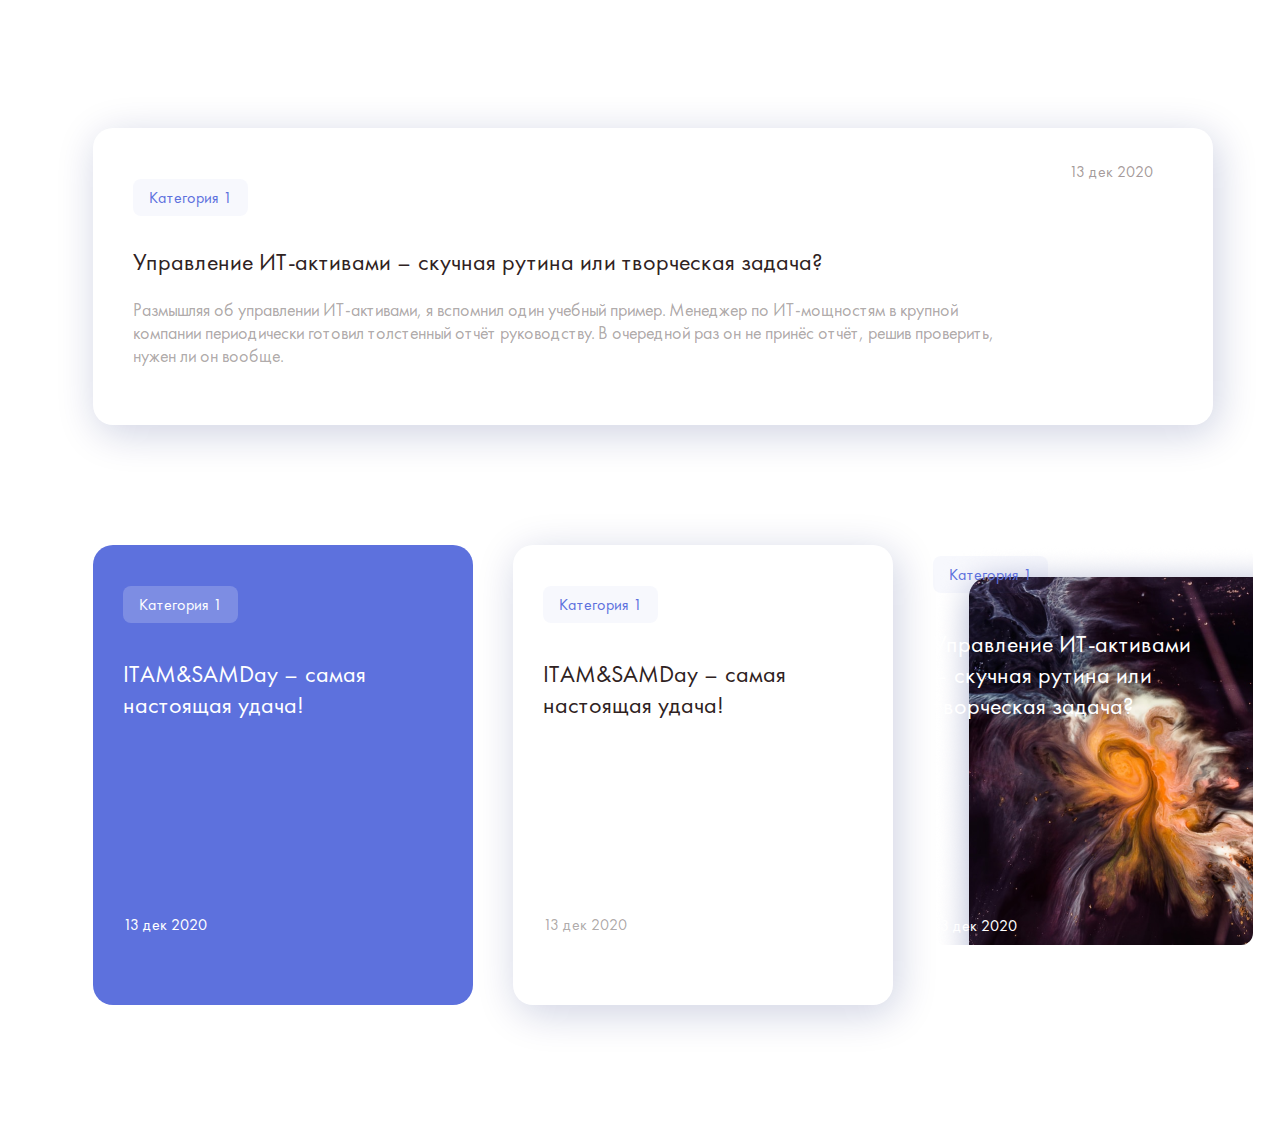
==== index.html @ 9d0c2426 "init" ====
<!DOCTYPE html>
<html lang="ru">
<head>
    <link rel="stylesheet" href="./css/style.css">
    <link rel="stylesheet" href="./fonts/FuturaPT-Bold.ttf">
    <link rel="stylesheet" href="./fonts/FuturaPT-Book.ttf">
    <meta charset="UTF-8">
    <meta http-equiv="X-UA-Compatible" content="IE=edge">
    <meta name="viewport" content="width=device-width, initial-scale-1.0">
    <title>Figma</title>
</head>
<body>
    <section class="ui">
        <div class="cat1">
            <h1 class="cat">Категория 1</h1>
            <h2 class="question">Управление ИТ-активами – скучная рутина или творческая задача?</h2>
            <p>Размышляя об управлении ИТ-активами, я вспомнил один учебный пример. Менеджер по ИТ-мощностям в крупной компании периодически готовил толстенный отчёт руководству. В очередной раз он не принёс отчёт, решив проверить, нужен ли он вообще. </p>
            <h2 class="data">13 дек 2020</h2>
        </div>
    <div class="cards">
        <div class="card">
            <h1 class="catspec">Категория 1</h1>
            <p>ITAM&SAMDay – самая настоящая удача!</p>
            <h3>13 дек 2020</h3>                
        </div>        
        <div class="card2">
            <h1 class="cat">Категория 1</h1>
            <p>ITAM&SAMDay – самая настоящая удача!</p>
            <h3>13 дек 2020</h3>                
        </div>       
        <div class="cardspec">
            <h1 class="cat">Категория 1</h1>
            <p>Управление ИТ-активами – скучная рутина или творческая задача?</p>
            <h3>13 дек 2020</h3>                
        </div>
    </div>
            
      
    </section>
---- css/style.css ----
.cat1 {
    border-radius: 20px;
    background: #FFF;
    box-shadow: 4px 8px 40px 0px rgba(8, 24, 111, 0.20);
    width: 1040px;
    flex-shrink: 0;
    padding: 40px 40px;
    position: relative;
}
.cat1 p {
    font-family: none;
}
.ui {
    padding: 120px 85px;
}
.cat {
    color: #5D71DD;
    font-size: 16px;
    font-weight: 400;
    padding-left: 40px;
    padding-top: 40px;
    display: inline-flex;
    padding: 8px 16px;
    justify-content: center;
    align-items: center;
    gap: 10px;
    border-radius: 8px;
    background: rgba(93, 113, 221, 0.05);
}

body {
    font-family: FuturaPT-Book;
}
.cards {
    padding-top: 120px;
    display: flex;
    gap: 40px;
}
.card p {
    max-width: 260px;
    padding-bottom: 170px;
    color: #FFF;
    font-size: 24px;
    font-weight: 400;
}
.cardspec p {
    max-width: 260px;
}
.card2 p {
    max-width: 260px;
}
.card {
    border-radius: 20px;
    background: #5D71DD;
    width: 320px;
    height: 400px;
    flex-shrink: 0;
    padding: 30px 30px;
}
.catspec {
    color: #FFF;
    font-size: 16px;
    font-weight: 400;
    padding-left: 40px;
    padding-top: 40px;
    display: inline-flex;
    padding: 8px 16px;
    justify-content: center;
    align-items: center;
    gap: 10px;
    border-radius: 8px;
    background: rgba(255, 255, 255, 0.20);
}
.data {
    color: rgba(119, 103, 103, 0.664);
    font-size: 16px;
    font-weight: 400;
    position: absolute;
    top: 20px;
    right: 60px;
}
.question {
    color: #2F2222;
    font-size: 24px;
    font-weight: 400;
    font-family: FuturaPT-Book;
}
.cat1 p {
    color: rgba(47, 34, 34, 0.40);
    font-size: 18px;
    font-weight: 400;
    font-family: FuturaPT-Book;
    display: flex;
    width: 880px;
    height: 70px;
    flex-direction: column;
    justify-content: center;
    flex-shrink: 0;
}
.card h3 {
    color: #FFF;
    text-align: left;
    font-size: 16px;
    font-weight: 400;
}
.card2 p {
    color: #2F2222;
    font-size: 24px;
    font-weight: 400;
    padding-bottom: 170px;
    max-width: 260px;
    min-width: 260px;
}
.card2 {
    border-radius: 20px;
    background: #FFF;
    box-shadow: 4px 8px 40px 0px rgba(8, 24, 111, 0.20);
    padding: 30px 30px;
    width: 320px;
    height: 400px;
    flex-shrink: 0;
}
.card2 h3 {
    color: rgba(47, 34, 34, 0.40);
    text-align: left;
    font-size: 16px;
    font-weight: 400;
}
.cardspec {
    background-image: url(../img/background.png);
    background-repeat: no-repeat;
    background-position: left 10px top 0px right 10px;
    border-radius: 12px;
    width: 320px;
    height: 400px;
    flex-shrink: 0;
}
.cardspec p {
    color: #FFF;
    font-family: FuturaPT-Book;
    font-size: 24px;
    font-weight: 400;
    padding-bottom: 170px;
}
.cardspec h3 {
    color: #FFF;
    text-align: left;
    font-size: 16px;
    font-weight: 400;
}
@font-face {
    font-family: FuturaPT-Bold;
    src: url(../fonts/FuturaPT-Bold.ttf);
}
@font-face {
    font-family: FuturaPT-Book;
    src: url(../fonts/FuturaPT-Book.ttf);
}
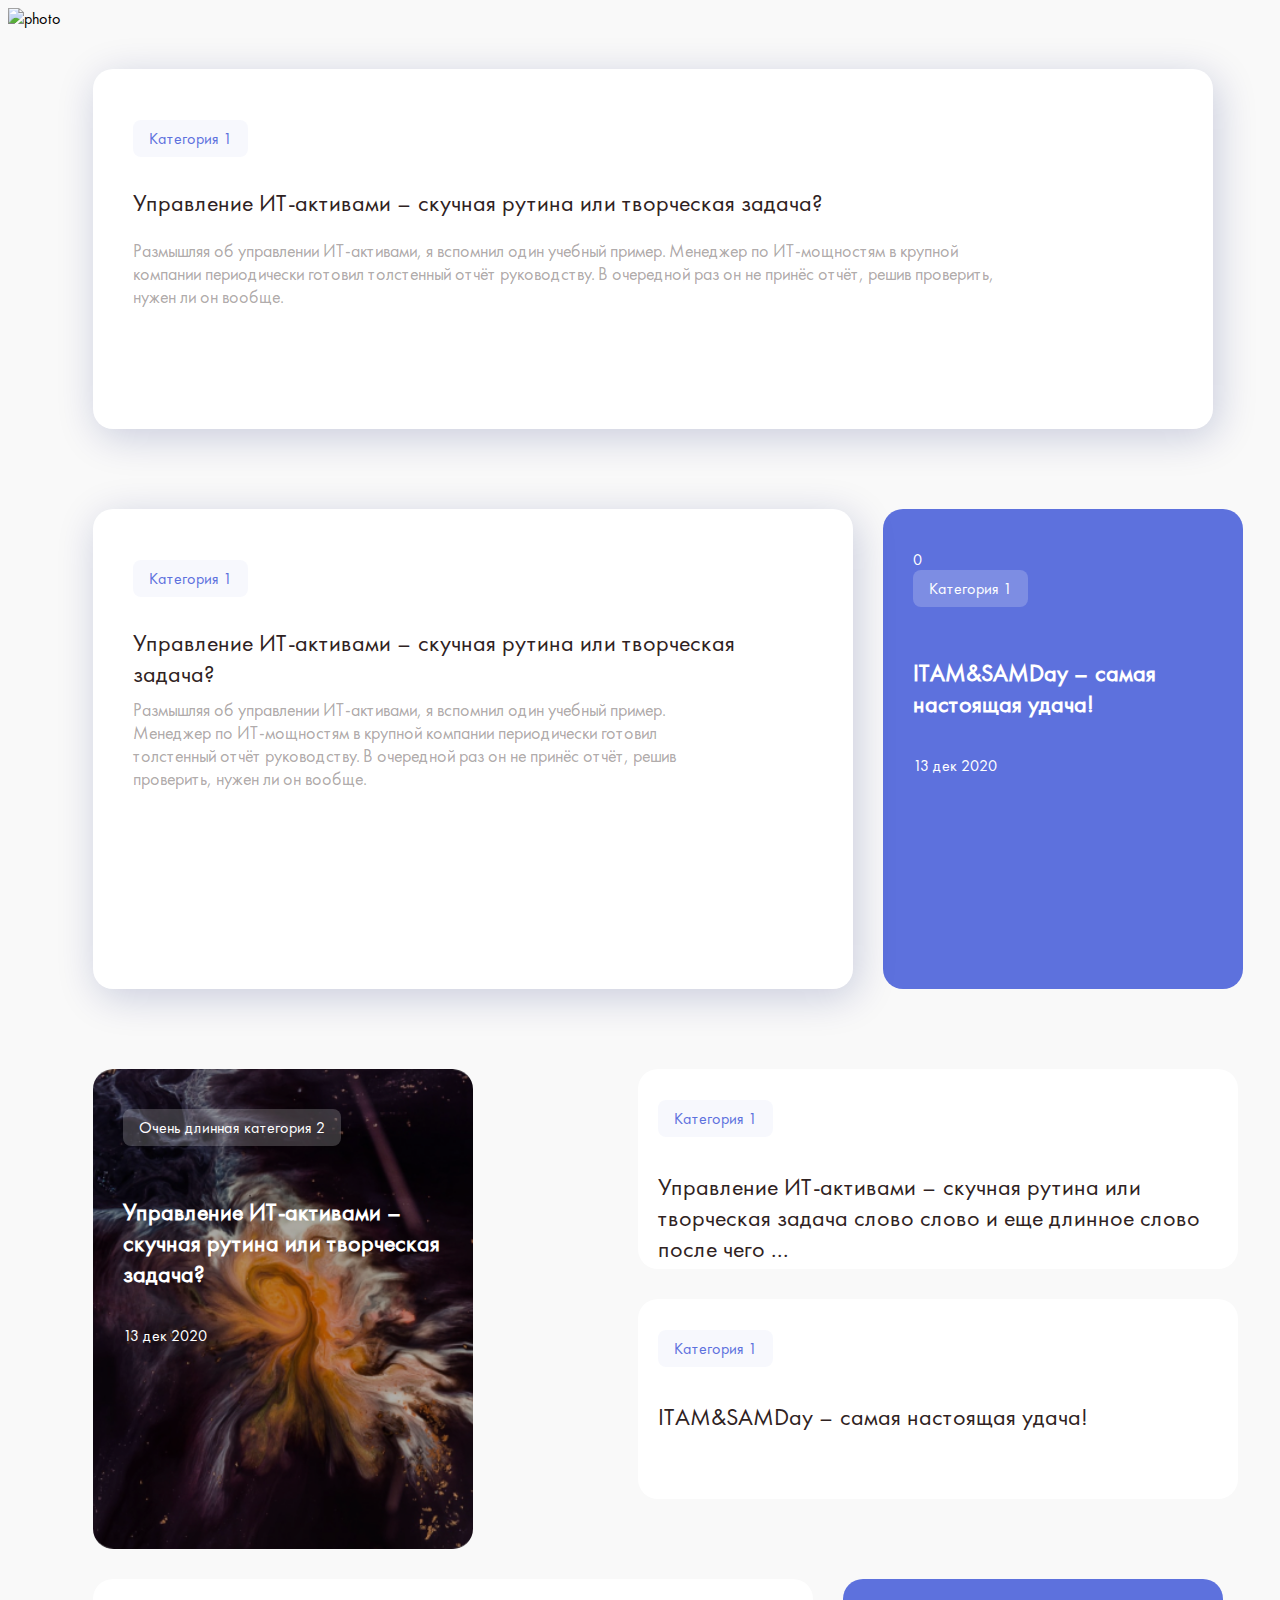
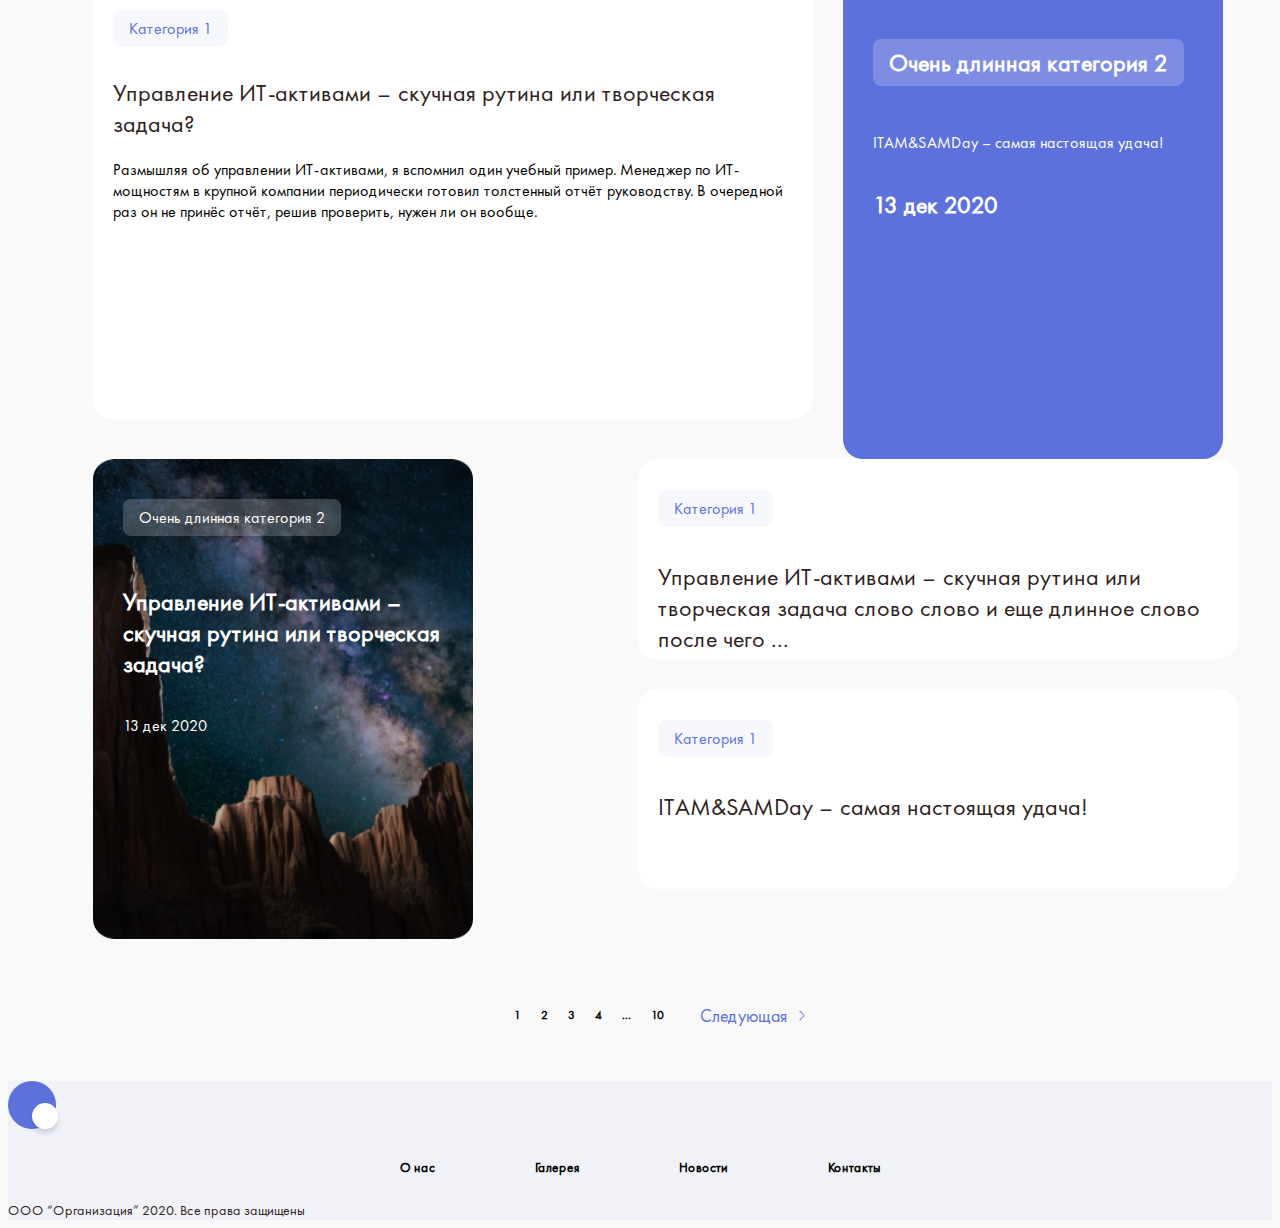
==== commit b894826f: "adap" ====
--- a/index.html
+++ b/index.html
@@ -1,5 +1,6 @@
 <!DOCTYPE html>
 <html lang="ru">
+
 <head>
     <link rel="stylesheet" href="./css/style.css">
     <link rel="stylesheet" href="./fonts/FuturaPT-Bold.ttf">
@@ -10,30 +11,160 @@
     <title>Figma</title>
 </head>
 <body>
-    <section class="ui">
-        <div class="cat1">
-            <h1 class="cat">Категория 1</h1>
-            <h2 class="question">Управление ИТ-активами – скучная рутина или творческая задача?</h2>
-            <p>Размышляя об управлении ИТ-активами, я вспомнил один учебный пример. Менеджер по ИТ-мощностям в крупной компании периодически готовил толстенный отчёт руководству. В очередной раз он не принёс отчёт, решив проверить, нужен ли он вообще. </p>
-            <h2 class="data">13 дек 2020</h2>
+    <section class="nav_main">
+        <div class="nav">
+            <img src="./img/Logo.svg" alt="Logo" class="logo">
         </div>
-    <div class="cards">
-        <div class="card">
-            <h1 class="catspec">Категория 1</h1>
-            <p>ITAM&SAMDay – самая настоящая удача!</p>
-            <h3>13 дек 2020</h3>                
-        </div>        
-        <div class="card2">
-            <h1 class="cat">Категория 1</h1>
-            <p>ITAM&SAMDay – самая настоящая удача!</p>
-            <h3>13 дек 2020</h3>                
-        </div>       
-        <div class="cardspec">
-            <h1 class="cat">Категория 1</h1>
-            <p>Управление ИТ-активами – скучная рутина или творческая задача?</p>
-            <h3>13 дек 2020</h3>                
+        <div class="contact">
+            <ul class="navi">
+                <li><a href="/" class="other">Главная</a></li>
+                <li><a href="/" class="other">О нас</a></li>
+                <li><a href="./contact.html" class="other">Контакты</a></li>
+                <li><a href="./search.html" class="other">Поиск</a></li>
+                <li><a href="#" class="num">
+                    <img src="./img/phone-call 1.svg" alt="phonecallpic">
+                    +7 (987) 887-87</a></li>
+            </ul>
         </div>
-    </div>
-            
-      
-    </section>+    </section>
+    <img src="./img/Rectangle 11.jpg" alt="photo" class="compv">
+    <section class="flex_main">
+        <div>
+            <section class="main">
+                <div class="cat1">
+                    <h1 class="cat">Категория 1</h1>
+                    <h2 class="question">
+                      Управление ИТ-активами – скучная рутина или творческая задача?
+                    </h2>
+                    <p>
+                      Размышляя об управлении ИТ-активами, я вспомнил один учебный пример.
+                      Менеджер по ИТ-мощностям в крупной компании периодически готовил
+                      толстенный отчёт руководству. В очередной раз он не принёс отчёт,
+                      решив проверить, нужен ли он вообще.
+                    </p>
+                    <h2 class="data">13 дек 2020</h2>
+                </div>
+            </section>
+            <section class="new">
+                <div class="new_cat">
+                    <div class="cat2">
+                        <h1 class="cat">Категория 1</h1>
+                        <h2 class="question">
+                          Управление ИТ-активами – скучная рутина или творческая задача?
+                        </h2>
+                        <p>
+                          Размышляя об управлении ИТ-активами, я вспомнил один учебный пример.
+                          Менеджер по ИТ-мощностям в крупной компании периодически готовил
+                          толстенный отчёт руководству. В очередной раз он не принёс отчёт,
+                          решив проверить, нужен ли он вообще.
+                        </p>
+                        <h2 class="data">13 дек 2020</h2>
+                      </div>
+                      <div class="card card-1">0
+                        <span class="category">Категория 1</span>
+                        <h2>ITAM&SAMDay – самая настоящая удача!</h2>
+                        <p class="card__date">13 дек 2020</p>
+                      </div>
+                  </div>
+            </section>
+            <section class="sec_card">
+                <div class="card card-3">
+                    <span class="category">Очень длинная категория 2</span>
+                    <h2>Управление ИТ-активами – скучная рутина или творческая задача?</h2>
+                    <p class="card__date">13 дек 2020</p>
+                    <img src="./img/background2.jpg" alt="background" />
+                </div>
+                  <div class="card_extr1">
+                    <h1 class="cat">Категория 1</h1>
+                    <p>Управление ИТ-активами – скучная рутина или творческая задача слово слово и еще длинное слово после чего ...</p>
+                    <h2 class="data">13 дек 2020</h2>
+                </div>
+                <div class="card_extr2">
+                    <h1 class="cat">Категория 1</h1>
+                    <p>ITAM&SAMDay – самая настоящая удача!</p>
+                    <h2 class="data">13 дек 2020</h2>
+                </div>    
+            </section>
+            <section class="new_screen">
+                <div class="cat3">
+                    <h1 class="cat">Категория 1</h1>
+                    <h2 class="question">
+                        Управление ИТ-активами – скучная рутина или творческая задача?
+                    </h2>
+                    <p>Размышляя об управлении ИТ-активами, я вспомнил один учебный пример. Менеджер по ИТ-мощностям в крупной компании периодически готовил толстенный отчёт руководству. В очередной раз он не принёс отчёт, решив проверить, нужен ли он вообще. </p>
+                    <h2 class="data">13 дек 2020</h2>
+                </div>
+                <div class="card_new">
+                    <h2 class="long_cat">Очень длинная категория 2</h2>
+                    <p>ITAM&SAMDay – самая настоящая удача!</p>
+                    <h2 class="date_1">13 дек 2020</h2>
+                </div>
+            </section>
+            <section class="sec_card">
+                <div class="card card-3">
+                    <span class="category">Очень длинная категория 2</span>
+                    <h2>Управление ИТ-активами – скучная рутина или творческая задача?</h2>
+                    <p class="card__date">13 дек 2020</p>
+                    <img src="./img/new_back.png" alt="background" />
+                </div>
+                <div class="card_extr1">
+                    <h1 class="cat">Категория 1</h1>
+                    <p>Управление ИТ-активами – скучная рутина или творческая задача слово слово и еще длинное слово после чего ...</p>
+                    <h2 class="data">13 дек 2020</h2>
+                </div>
+                <div class="card_extr2">
+                    <h1 class="cat">Категория 1</h1>
+                    <p>ITAM&SAMDay – самая настоящая удача!</p>
+                    <h2 class="data">13 дек 2020</h2>
+                </div>    
+            </section>
+            <section class="page">
+                <div class="number">
+                    <h6>1</h6>
+                    <h6>2</h6>
+                    <h6>3</h6>
+                    <h6>4</h6>
+                    <h6>...</h6>
+                    <h6>10</h6>
+                    <a href="./second.html" class="next">Следующая
+                        <img src="./img/next 1.svg" alt="nextarrow">
+                    </a>
+                </div>
+            </section>            
+        </div>
+        <div class="news">
+            <h2 class="popular">Популярные новости</h2>
+            <div class="first">
+                <p>ITAM&SAMDay – самая настоящая удача!</p>
+                <h2 class="date date_1">13 дек 2020</h2>
+            </div>
+            <div class="second">
+                <p>Секреты лицензирования. Всё, что вы хотели знать про Microsoft, SAP и Oracle, но не знали, у кого спросить ...</p>
+                <h2 class="date date_2">10 дек 2020</h2>
+            </div>
+            <div class="third">
+                <p>Менеджмент XXI века. Надо ли готовиться к изменениям или мы давно уже должны были измениться?</p>
+                <h2 class="date date_3">5 дек 2020</h2>
+                <div class="subscribe">
+                    <h2>Подписка на рассылку</h2>
+                    <input type="email" class="email" placeholder="Email@gmail.com">
+                    <button class="btn">Подписаться
+                        <img src="./img/right-arrow 1.svg" alt="arrow">
+                    </button>
+                    
+                </div>
+            </div>
+        </div>
+    </section>
+    <section class="last">
+        <img src="./img/Logo.svg" alt="logo" class="lastlogo">
+        <div class="ending">
+         <h5>О нас</h5>
+         <h5>Галерея</h5>
+         <h5>Новости</h5>
+         <h5>Контакты</h5>
+        </div>
+        <span class="ooo">ООО “Организация” 2020. Все права защищены</span>
+    </section>
+    <script src="./script.js"></script>
+</body>--- a/css/style.css
+++ b/css/style.css
@@ -1,19 +1,104 @@
+body {
+    font-family: FuturaPT-Book;
+    background: #F9F9F9;
+}
+.nav {
+    display: flex;
+    align-items: center;
+}
+
+.nav_main {
+    display: flex;
+    justify-content: space-between;
+    margin-top: calc(0.18vw + 23.3px);
+    margin-right: 100px;
+    margin-left: 100px;
+}
+
+.nav img {
+    width: calc(2.6vw + 102px);
+    height: 66px;
+    flex-shrink: 0;
+}
+
+.contact {
+    display: flex;
+    align-items: center;
+    gap: 68px;
+}
+
+.other {
+    color: #1D1E25;
+    font-size: 16px;
+    font-weight: 500;
+    line-height: 26px;
+}
+
+.navi {
+    display: flex;
+    gap: 32px;
+    list-style: none;
+}
+
+@media (max-width:1280px) {
+    .nav_main {
+        display: none;
+    }
+}
+
+.contact a {
+    color: #2F2222;
+    font-family: FuturaPT-Book;
+    font-size: 18px;
+    font-weight: 400;
+    text-decoration: none;
+}
+
+
+@font-face {
+    font-family: FuturaPT-Bold;
+    src: url(../fonts/FuturaPT-Bold.ttf);
+}
+
+@font-face {
+    font-family: FuturaPT-Book;
+    src: url(../fonts/FuturaPT-Book.ttf);
+}
+.logo {
+    width: 50px;
+    height: 48px;
+    flex-shrink: 0;
+}
+.num {
+    color: #5D71DD;
+    font-family: FuturaPT-Book;
+    font-size: 18px;
+    font-weight: 400;
+}
+
+.main {
+    padding: 0px 85px;
+    margin-top: 40px;
+    display: flex;
+}
 .cat1 {
     border-radius: 20px;
-    background: #FFF;
-    box-shadow: 4px 8px 40px 0px rgba(8, 24, 111, 0.20);
+    background: #fff;
+    box-shadow: 4px 8px 40px 0px rgba(8, 24, 111, 0.2);
     width: 1040px;
     flex-shrink: 0;
     padding: 40px 40px;
     position: relative;
-}
-.cat1 p {
-    font-family: none;
-}
-.ui {
-    padding: 120px 85px;
-}
-.cat {
+    margin-bottom: 80px;
+    height: 280px;
+  }
+  .question {
+    color: #2f2222;
+    font-size: 24px;
+    font-weight: 400;
+    font-family: FuturaPT-Book;
+  }
+  .cat {
     color: #5D71DD;
     font-size: 16px;
     font-weight: 400;
@@ -26,50 +111,18 @@
     gap: 10px;
     border-radius: 8px;
     background: rgba(93, 113, 221, 0.05);
-}
-
-body {
-    font-family: FuturaPT-Book;
-}
-.cards {
-    padding-top: 120px;
-    display: flex;
-    gap: 40px;
-}
-.card p {
-    max-width: 260px;
-    padding-bottom: 170px;
-    color: #FFF;
-    font-size: 24px;
-    font-weight: 400;
-}
-.cardspec p {
-    max-width: 260px;
-}
-.card2 p {
-    max-width: 260px;
-}
-.card {
-    border-radius: 20px;
-    background: #5D71DD;
-    width: 320px;
-    height: 400px;
-    flex-shrink: 0;
-    padding: 30px 30px;
-}
-.catspec {
-    color: #FFF;
-    font-size: 16px;
-    font-weight: 400;
-    padding-left: 40px;
-    padding-top: 40px;
-    display: inline-flex;
-    padding: 8px 16px;
-    justify-content: center;
-    align-items: center;
-    gap: 10px;
-    border-radius: 8px;
-    background: rgba(255, 255, 255, 0.20);
+} 
+.cat1 p {
+    color: rgba(47, 34, 34, 0.40);
+    font-size: 18px;
+    font-weight: 400;
+    font-family: FuturaPT-Book;
+    display: flex;
+    width: 880px;
+    height: 70px;
+    flex-direction: column;
+    justify-content: center;
+    flex-shrink: 0;
 }
 .data {
     color: rgba(119, 103, 103, 0.664);
@@ -78,81 +131,399 @@
     position: absolute;
     top: 20px;
     right: 60px;
-}
-.question {
-    color: #2F2222;
-    font-size: 24px;
-    font-weight: 400;
-    font-family: FuturaPT-Book;
-}
-.cat1 p {
+  }
+.cat2 {
+    border-radius: 20px;
+    background: #fff;
+    box-shadow: 4px 8px 40px 0px rgba(8, 24, 111, 0.2);
+    width: 680px;
+    height: 400px;
+    flex-shrink: 0;
+    padding: 40px 40px;
+    position: relative;
+    margin-bottom: 80px;
+}
+.cat2 p{
     color: rgba(47, 34, 34, 0.40);
     font-size: 18px;
     font-weight: 400;
     font-family: FuturaPT-Book;
     display: flex;
-    width: 880px;
+    width: 600px;
     height: 70px;
     flex-direction: column;
     justify-content: center;
     flex-shrink: 0;
 }
-.card h3 {
+.card {
+    border-radius: 20px;
+    background: #5d71dd;
+    padding: 40px 30px;
+    color: #fff;
+    display: flex;
+    flex-direction: column;
+    align-items: flex-start;
+    width: 320px;
+    height: 400px;
+    margin-left: 30px;
+}
+.new_cat {
+    display: flex;
+}
+.card__date {
     color: #FFF;
-    text-align: left;
+    text-align: right;
+    font-family: FuturaPT-Book;
     font-size: 16px;
-    font-weight: 400;
-}
-.card2 p {
-    color: #2F2222;
+}
+.category {
+    display: inline-block;
+    padding: 8px 16px;
+    border-radius: 8px;
+    background: rgba(255, 255, 255, 0.2);
+    margin-bottom: 30px;
+  }
+.popular {
+    color: #2F2222;
+    font-family: FuturaPT-Book;
     font-size: 24px;
-    font-weight: 400;
-    padding-bottom: 170px;
-    max-width: 260px;
+    font-weight: 450;  
+    min-width: 206px; 
+}
+.newsp {
+    margin-right: 80px;
+}
+.news {
+    min-height: 270px;
+    max-height: 275px;
     min-width: 260px;
-}
-.card2 {
+    max-width: 280px;
+    margin-top: 60px;
+    margin-left: 40px;
+}
+.new {
+    padding: 0px 85px;
+}
+.news p {
+    color: #2F2222;
+    font-family: FuturaPT-Book;
+    font-size: 18px;
+    font-weight: 400;
+    margin-bottom: 10px;
+}
+.date {
+    color: #E5E4E4;
+    font-size: 18px;
+    font-family: FuturaPT-Book;
+    margin: 0px;
+}
+.first {
+    border-bottom: 1px #1D1E25;
+}
+.second {
+    border-bottom: 1px #1D1E25;
+}
+.subscribe {
+    align-items: center;
+}
+.subscribe h2 {
+    min-width: 260px;
+    color: #2F2222;
+    text-align: center;
+    font-family: FuturaPT-Book;
+    font-size: 24px;
+    font-weight: 450;
+}
+.email {
+    border-radius: 20px;
+    background: #F5F5F5;
+    width: 260px;
+    height: 50px;
+    border-color: #FFF;
+    margin-bottom: 20px;
+    border: 1px solid white;
+}
+.btn {
+    color: #FFF;
+    font-family: FuturaPT-Book;
+    font-size: 18px;
+    display: flex;
+    width: 260px;
+    height: 50px;
+    padding: 13px 68px;
+    align-items: flex-start;
+    gap: 10px;
+    flex-shrink: 0;
+    border-radius: 20px;
+    background: #5D71DD;
+    border: 1px solid #5D71DD;
+}
+.card-3 {
+    position: relative;
+    background-color: transparent;
+    overflow: hidden;
+    margin-left: 85px;
+  }
+  .card-3 img {
+    position: absolute;
+    top: 0;
+    left: 0;
+    width: 100%;
+    height: 100%;
+    object-fit: cover;
+    filter: brightness(70%);
+    z-index: -1;
+  }
+.sec_card {
+    display: grid;
+    grid-template-columns: repeat(2, 600px);
+    grid-template-rows: repeat(2, 200px);
+    gap: 30px 30px;
+    margin-bottom: 50px;
+}
+.card_extr1 {
+    border-radius: 20px;
+    position: relative;
+    padding: 20px 20px;
+    background: #FFF;
+}
+.card_extr2 {
+    border-radius: 20px;
+    background: #FFF;
+    position: relative;
+    padding: 20px 20px;
+    grid-row: 2/3;
+    grid-column: 2/3;
+}
+.card_extr1 p {
+    color: #2F2222;
+    font-size: 24px;
+    font-weight: 450;
+}
+.card_extr2 p {
+    color: #2F2222;
+    font-size: 24px;
+    font-weight: 450;
+}
+.search {
+    width: 1040px;
+    height: 100px;
+    flex-shrink: 0;
     border-radius: 20px;
     background: #FFF;
     box-shadow: 4px 8px 40px 0px rgba(8, 24, 111, 0.20);
-    padding: 30px 30px;
+    margin: 0 auto;
+    padding: 20px 20px;
+}
+.search input {
+    width: 744px;
+    height: 50px;
+    flex-shrink: 0;
+    border-radius: 20px;
+    background:  #F5F5F5;
+    margin: 0 auto;
+    border: 1px solid white;
+}
+.find {
+    height: 50px;
+    padding: 13px 60px;
+    flex-direction: column;
+    justify-content: center;
+    align-items: center;
+    gap: 10px;
+    flex-shrink: 0;
+    border-radius: 20px;
+    background: #5D71DD;
+    color: #F9F9F9;
+    border-color: #FFF;
+}
+.cat3 {
+    border-radius: 20px;
+    background: #FFF;
+    width: 680px;
+    height: 400px;
+    flex-shrink: 0;
+    position: relative;
+    margin-left: 85px;
+    padding: 20px 20px;
+    margin-top: 30px;
+}
+.new_screen{
+    display: flex;
+}
+.card_new {
+    border-radius: 20px;
+    background: #5d71dd;
+    padding: 40px 30px;
+    color: #fff;
+    display: flex;
+    flex-direction: column;
+    align-items: flex-start;
     width: 320px;
     height: 400px;
-    flex-shrink: 0;
-}
-.card2 h3 {
+    margin-left: 30px;
+    margin-top: 30px;
+}
+.data {
+    color: #FFF;
+    text-align: right;
+    font-family: FuturaPT-Book;
+    font-size: 16px;      
+}
+.long_cat {
+    display: inline-block;
+    padding: 8px 16px;
+    border-radius: 8px;
+    background: rgba(255, 255, 255, 0.2);
+    margin-bottom: 30px;
+}
+.page {
+    margin-top: 90px;
+    flex-direction: column;
+    align-items: center;
+    display: flex;
+}
+.number {
+    color: #000;
+    font-family: FuturaPT-Book;
+    font-size: 18px;
+    display: flex;
+    gap: 20px;
+}
+.next {
+    color: #5D71DD;
+    font-family: FuturaPT-Book;
+    font-size: 18px;
+    display: flex;
+    padding: 10px 16px;
+    justify-content: center;
+    align-items: center;
+    gap: 10px;
+    border-radius: 12px;
+    text-decoration: none;
+
+}
+.pic {
+    height: 100%;
+    width: 100%;
+    object-fit: cover;
+}
+.news_page {
+    margin-left: 85px;
+    margin-top: 40px;
+}
+.flex_cont {
+    display: flex;
+}
+.start {
+    display: flex;
+    flex-direction: row;
+    align-items: start;
+}
+.date_start {
     color: rgba(47, 34, 34, 0.40);
-    text-align: left;
+    font-family: FuturaPT-Book;
     font-size: 16px;
-    font-weight: 400;
-}
-.cardspec {
-    background-image: url(../img/background.png);
-    background-repeat: no-repeat;
-    background-position: left 10px top 0px right 10px;
-    border-radius: 12px;
+    margin-left: 10px;
+}
+.boring {
+    color: #000;
+    font-family: FuturaPT-Book;
+    font-size: 30px;
+    font-weight: 450;
+}
+.ooo {
+    color: #2F2222;
+    text-align: center;
+    font-family: FuturaPT-Book;
+    font-size: 14px;
+    margin: 0 auto;
+}
+.ending {
+    display: flex;
+    justify-content: center;
+    flex-direction: row;
+}
+.ending h5 {
+    padding: 0px 50px;
+}
+.lastlogo {
+    display: flex;
+    justify-content: center;
+    flex-direction: row;
+}
+.last {
+    margin-top: 30px;
+    background: rgba(93, 113, 221, 0.05);
+    align-items: center;
+    justify-content: center;
+}
+.newsp {
+    color: #000;
+    font-family: FuturaPT-Book;
+    font-size: 18px;
+}
+.big {
+    min-width: 800px;
+    max-width: 800px;
+    height: 130px;
+    padding-top: 20px;
+}
+.small {
+    max-width: 440px;
+    min-width: 400px;
+    height: 130px;
+    padding-top: 20px;
+}
+.flex_main {
+    display: flex;
+}
+@media (max-width:600px) {
+  .flex_main {
+    display: block;
+    margin-left: 0px;
+  }
+  .last {
+    display: none;
+  }
+
+}
+.btns a {
+    text-decoration: none;
+    
+}
+.btns {
+    margin-top: 50px;
+    gap: 300px;
+}
+.away {
+    padding-right: 400px;
+    display: inline-flex;
+    padding: 10px 16px;
+    justify-content: center;
+    align-items: center;
+    gap: 10px;
+    border-radius: 8px;
+    background: rgba(93, 113, 221, 0.05);
+}
+.nextpage {
+    display: inline-flex;
+    padding: 10px 16px;
+    justify-content: center;
+    align-items: center;
+    gap: 10px;
+    border-radius: 8px;
+    background: rgba(93, 113, 221, 0.05);
+}
+.card-1 {
+    width: 300px;
+}
+.flex_div {
+    display: flex;
+}
+.picp {
     width: 320px;
-    height: 400px;
-    flex-shrink: 0;
-}
-.cardspec p {
-    color: #FFF;
-    font-family: FuturaPT-Book;
-    font-size: 24px;
-    font-weight: 400;
-    padding-bottom: 170px;
-}
-.cardspec h3 {
-    color: #FFF;
-    text-align: left;
-    font-size: 16px;
-    font-weight: 400;
-}
-@font-face {
-    font-family: FuturaPT-Bold;
-    src: url(../fonts/FuturaPT-Bold.ttf);
-}
-@font-face {
-    font-family: FuturaPT-Book;
-    src: url(../fonts/FuturaPT-Book.ttf);
+}
+.flex_first {
+    display: flex;
 }